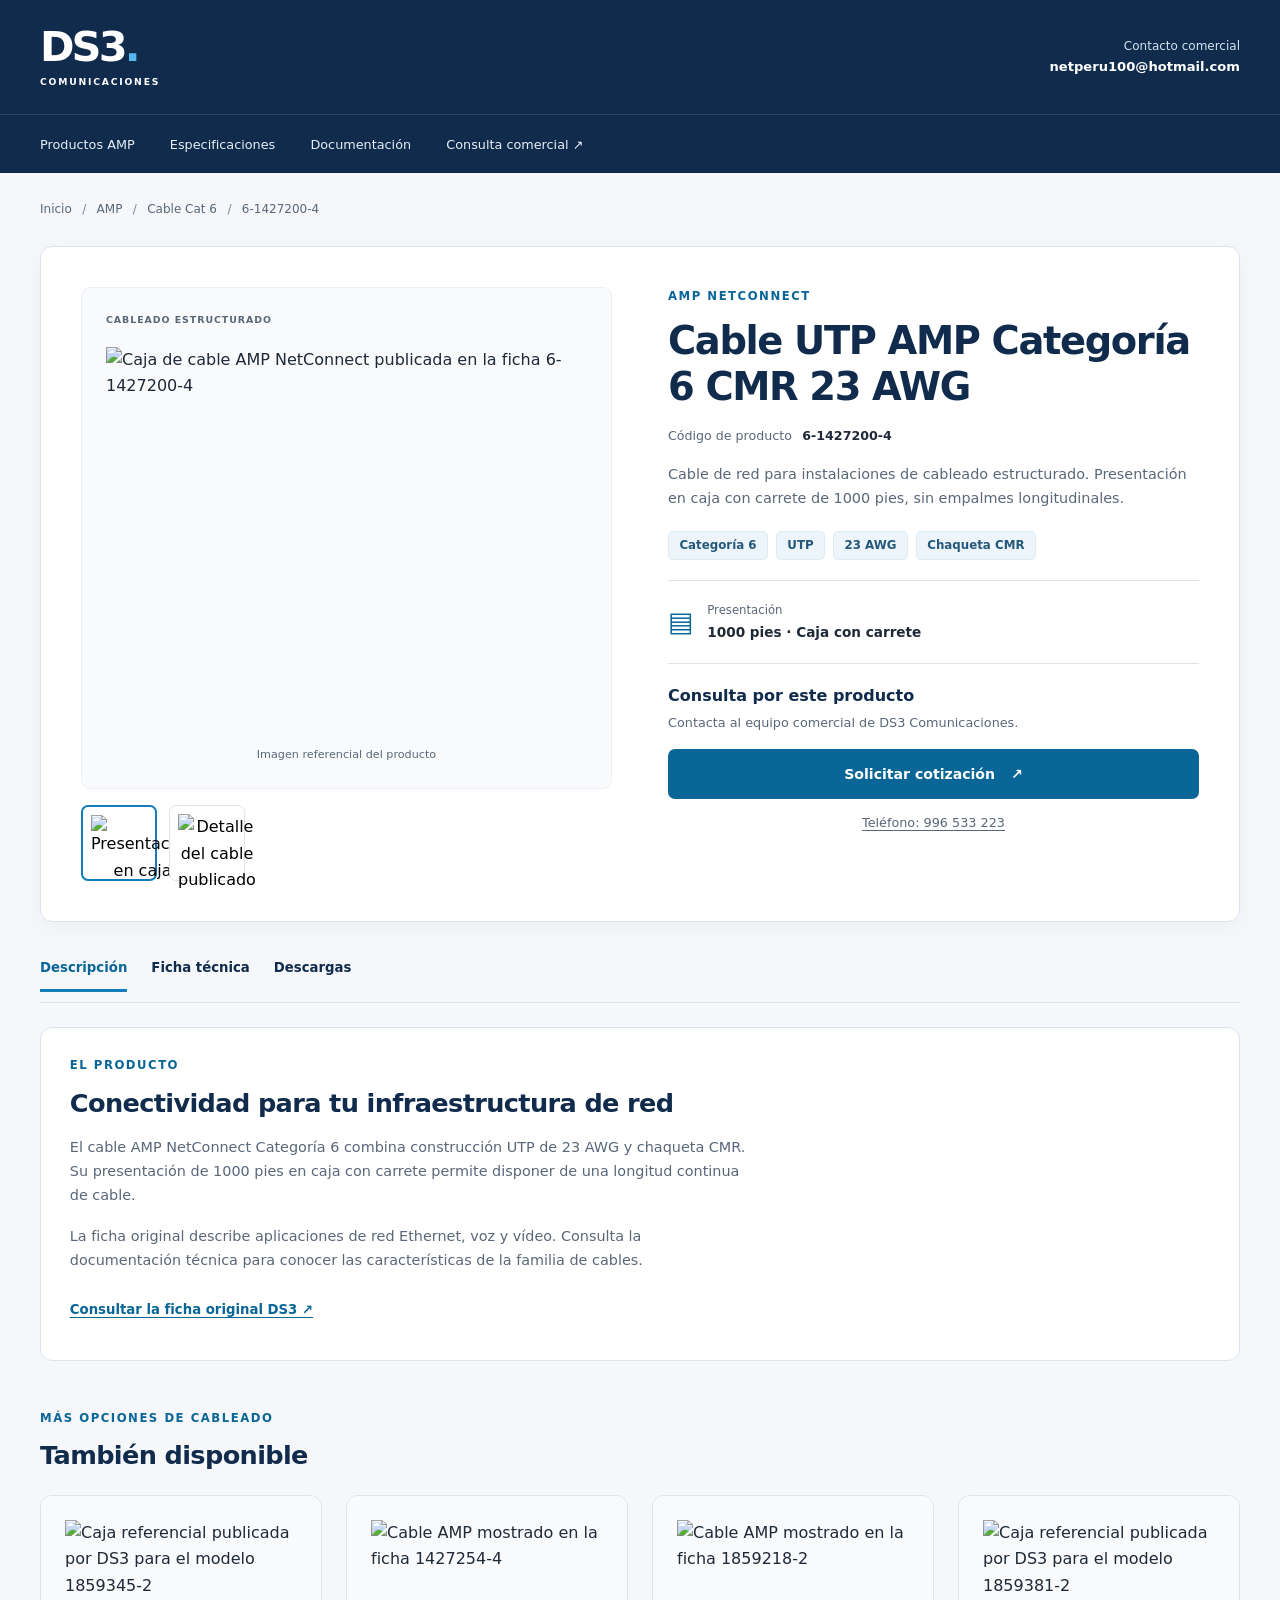
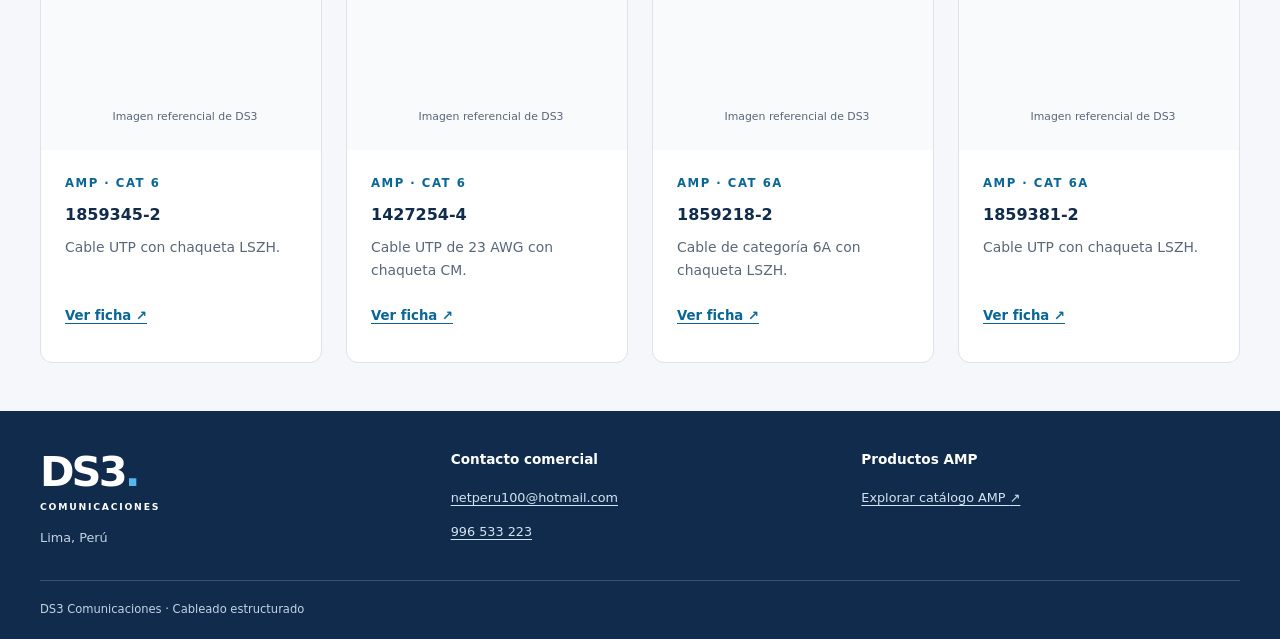
==== 6-1427200-4.html @ d85d3bc3 "feat: implement responsive AMP product page" ====
<!DOCTYPE html>
<html lang="es">
<head>
  <meta charset="UTF-8">
  <meta name="viewport" content="width=device-width, initial-scale=1">
  <title>Cable UTP AMP Cat 6 CMR 23 AWG · 6-1427200-4 | DS3 Comunicaciones</title>
  <meta name="description" content="Cable UTP AMP NetConnect Categoría 6, 23 AWG y chaqueta CMR. Modelo 6-1427200-4, presentación de 1000 pies. Consulta técnica y comercial con DS3 Comunicaciones.">
  <link rel="preconnect" href="https://www.ds3comunicaciones.com">
  <link rel="stylesheet" href="css/amp-product.css">
  <script src="js/amp-product.js" defer></script>
  <script type="application/ld+json">
  {
    "@context": "https://schema.org",
    "@type": "Product",
    "name": "Cable UTP AMP Categoría 6 CMR 23 AWG",
    "description": "Cable UTP AMP NetConnect Categoría 6, 23 AWG y chaqueta CMR, en caja con carrete de 1000 pies.",
    "mpn": "6-1427200-4",
    "model": "6-1427200-4",
    "brand": { "@type": "Brand", "name": "AMP NetConnect" },
    "category": "Cable de red UTP Categoría 6",
    "image": [
      "https://www.ds3comunicaciones.com/AMP/images/Caja.jpg",
      "https://www.ds3comunicaciones.com/AMP/images/6-1427200-4-1.jpg"
    ],
    "additionalProperty": [
      { "@type": "PropertyValue", "name": "Calibre", "value": "23 AWG" },
      { "@type": "PropertyValue", "name": "Chaqueta", "value": "CMR" },
      { "@type": "PropertyValue", "name": "Presentación", "value": "1000 pies, caja con carrete" }
    ]
  }
  </script>
</head>
<body>
  <a class="skip-link" href="#contenido">Saltar al contenido</a>
  <header class="site-header">
    <div class="container header-main">
      <a class="brand" href="https://www.ds3comunicaciones.com/" aria-label="DS3 Comunicaciones, inicio">
        <span class="brand-mark">DS3<span aria-hidden="true">.</span></span>
        <span class="brand-name">COMUNICACIONES</span>
      </a>
      <a class="header-contact" href="mailto:netperu100@hotmail.com"><span>Contacto comercial</span><strong>netperu100@hotmail.com</strong></a>
      <!-- Sin JavaScript la navegación permanece visible. -->
      <button class="menu-toggle" type="button" hidden aria-expanded="false" aria-label="Abrir menú" aria-controls="navegacion-principal"><span aria-hidden="true">☰</span></button>
    </div>
    <div class="header-nav">
      <nav class="container nav-links" id="navegacion-principal" aria-label="Navegación principal">
        <a href="https://www.ds3comunicaciones.com/AMP/index.html">Productos AMP</a>
        <a href="#especificaciones">Especificaciones</a>
        <a href="#documentacion">Documentación</a>
        <a href="#consulta">Consulta comercial <span aria-hidden="true">↗</span></a>
      </nav>
    </div>
  </header>

  <main id="contenido" tabindex="-1">
    <div class="container">
      <nav class="breadcrumbs" aria-label="Ruta de navegación">
        <ol>
          <li><a href="https://www.ds3comunicaciones.com/">Inicio</a></li>
          <li><a href="https://www.ds3comunicaciones.com/AMP/index.html">AMP</a></li>
          <li><a href="https://www.ds3comunicaciones.com/AMP/index.html#cablecat6">Cable Cat 6</a></li>
          <li aria-current="page">6-1427200-4</li>
        </ol>
      </nav>

      <article class="product" aria-labelledby="producto-titulo">
        <div class="product-gallery">
          <!-- Imágenes publicadas en la ficha original de DS3. Las miniaturas seleccionan la vista principal sin abrir otra página. -->
          <figure class="product-image">
            <span class="image-label">CABLEADO ESTRUCTURADO</span>
            <img id="product-main-image" src="https://www.ds3comunicaciones.com/AMP/images/Caja.jpg" alt="Caja de cable AMP NetConnect publicada en la ficha 6-1427200-4" width="440" height="440" fetchpriority="high">
            <figcaption>Imagen referencial del producto</figcaption>
          </figure>
          <div class="gallery-thumbnails" role="group" aria-label="Vistas del producto">
            <button type="button" class="gallery-thumbnail gallery-thumbnail--current" aria-label="Mostrar presentación en caja" aria-controls="product-main-image" aria-pressed="true"><img src="https://www.ds3comunicaciones.com/AMP/images/Caja.jpg" alt="Presentación en caja" width="76" height="76" loading="lazy" decoding="async"></button>
            <button type="button" class="gallery-thumbnail" aria-label="Mostrar detalle del cable" aria-controls="product-main-image" aria-pressed="false"><img src="https://www.ds3comunicaciones.com/AMP/images/6-1427200-4-1.jpg" alt="Detalle del cable publicado por DS3" width="76" height="76" loading="lazy" decoding="async"></button>
          </div>
        </div>

        <div class="product-summary">
          <p class="eyebrow">AMP NETCONNECT</p>
          <h1 id="producto-titulo">Cable UTP AMP Categoría 6 CMR 23 AWG</h1>
          <p class="product-code">Código de producto <strong>6-1427200-4</strong></p>
          <p class="product-intro">Cable de red para instalaciones de cableado estructurado. Presentación en caja con carrete de 1000 pies, sin empalmes longitudinales.</p>
          <ul class="feature-tags" aria-label="Características principales">
            <li>Categoría 6</li><li>UTP</li><li>23 AWG</li><li>Chaqueta CMR</li>
          </ul>
          <div class="packaging"><span class="packaging-icon" aria-hidden="true">▤</span><div><span>Presentación</span><strong>1000 pies · Caja con carrete</strong></div></div>
          <section class="commercial-card" id="consulta" aria-labelledby="consulta-titulo">
            <h2 id="consulta-titulo">Consulta por este producto</h2>
            <p>Contacta al equipo comercial de DS3 Comunicaciones.</p>
            <a class="button button-primary" href="mailto:netperu100@hotmail.com?subject=Consulta%20AMP%206-1427200-4">Solicitar cotización <span aria-hidden="true">↗</span></a>
            <a class="commercial-phone" href="tel:+51996533223">Teléfono: 996 533 223</a>
          </section>
        </div>
      </article>

      <div role="navigation" class="section-navigation" aria-label="Información del producto"><a href="#descripcion">Descripción</a><a href="#especificaciones">Ficha técnica</a><a href="#documentacion">Descargas</a></div>

      <div class="details-grid">
        <section class="content-card description" id="descripcion" aria-labelledby="descripcion-titulo">
          <p class="eyebrow">EL PRODUCTO</p>
          <h2 id="descripcion-titulo">Conectividad para tu infraestructura de red</h2>
          <p>El cable AMP NetConnect Categoría 6 combina construcción UTP de 23 AWG y chaqueta CMR. Su presentación de 1000 pies en caja con carrete permite disponer de una longitud continua de cable.</p>
          <p>La ficha original describe aplicaciones de red Ethernet, voz y vídeo. Consulta la documentación técnica para conocer las características de la familia de cables.</p>
          <a class="text-link" href="https://www.ds3comunicaciones.com/AMP/6-1427200-4.html">Consultar la ficha original DS3 <span aria-hidden="true">↗</span></a>
        </section>

        <section class="content-card specifications" id="especificaciones" aria-labelledby="especificaciones-titulo">
          <p class="eyebrow">DETALLE DEL PRODUCTO</p>
          <h2 id="especificaciones-titulo">Especificaciones técnicas</h2>
          <table>
            <caption class="visually-hidden">Especificaciones del cable AMP 6-1427200-4</caption>
            <tbody>
              <tr><th scope="row">Marca</th><td>AMP NetConnect</td></tr>
              <tr><th scope="row">Modelo</th><td>6-1427200-4</td></tr>
              <tr><th scope="row">Categoría</th><td>6</td></tr>
              <tr><th scope="row">Tipo de cable</th><td>UTP</td></tr>
              <tr><th scope="row">Calibre</th><td>23 AWG</td></tr>
              <tr><th scope="row">Chaqueta</th><td>CMR</td></tr>
              <tr><th scope="row">Presentación</th><td>1000 pies, caja con carrete</td></tr>
            </tbody>
          </table>
        </section>
      </div>

      <section class="content-card documents" id="documentacion" aria-labelledby="documentacion-titulo">
        <div><p class="eyebrow">RECURSOS</p><h2 id="documentacion-titulo">Documentación y descargas</h2><p>Información técnica publicada por DS3 Comunicaciones.</p></div>
        <a class="document-link" href="https://www.ds3comunicaciones.com/AMP/files/6-1427200-4-DS.pdf"><span class="pdf-icon" aria-hidden="true">PDF</span><span><strong>Abrir ficha técnica AMP NetConnect (PDF)</strong><span>Cable UTP Categoría 6 · X-1427200-X</span></span><span class="document-arrow" aria-hidden="true">↗</span></a>
      </section>

<section class="related-products" aria-labelledby="relacionados-titulo"><p class="eyebrow">MÁS OPCIONES DE CABLEADO</p><h2 id="relacionados-titulo">También disponible</h2><div class="related-grid"><article class="related-card">
  <figure class="related-card-image"><img src="https://www.ds3comunicaciones.com/AMP/images/Caja.jpg" alt="Caja referencial publicada por DS3 para el modelo 1859345-2" width="240" height="180" loading="lazy" decoding="async"><figcaption>Imagen referencial de DS3</figcaption></figure>
  <div class="related-card-content"><p class="eyebrow">AMP · CAT 6</p><h3>1859345-2</h3><p>Cable UTP con chaqueta LSZH.</p><a class="text-link" href="https://www.ds3comunicaciones.com/AMP/1859345-2.html">Ver ficha <span class="visually-hidden">del modelo 1859345-2</span><span aria-hidden="true"> ↗</span></a></div>
</article><article class="related-card">
  <figure class="related-card-image"><img src="https://www.ds3comunicaciones.com/AMP/images/1427254-4-1.jpg" alt="Cable AMP mostrado en la ficha 1427254-4" width="240" height="180" loading="lazy" decoding="async"><figcaption>Imagen referencial de DS3</figcaption></figure>
  <div class="related-card-content"><p class="eyebrow">AMP · CAT 6</p><h3>1427254-4</h3><p>Cable UTP de 23 AWG con chaqueta CM.</p><a class="text-link" href="https://www.ds3comunicaciones.com/AMP/1427254-4.html">Ver ficha <span class="visually-hidden">del modelo 1427254-4</span><span aria-hidden="true"> ↗</span></a></div>
</article><article class="related-card">
  <figure class="related-card-image"><img src="https://www.ds3comunicaciones.com/AMP/images/1859218-2.jpg" alt="Cable AMP mostrado en la ficha 1859218-2" width="240" height="180" loading="lazy" decoding="async"><figcaption>Imagen referencial de DS3</figcaption></figure>
  <div class="related-card-content"><p class="eyebrow">AMP · CAT 6A</p><h3>1859218-2</h3><p>Cable de categoría 6A con chaqueta LSZH.</p><a class="text-link" href="https://www.ds3comunicaciones.com/AMP/1859218-2.html">Ver ficha <span class="visually-hidden">del modelo 1859218-2</span><span aria-hidden="true"> ↗</span></a></div>
</article><article class="related-card">
  <figure class="related-card-image"><img src="https://www.ds3comunicaciones.com/AMP/images/Caja.jpg" alt="Caja referencial publicada por DS3 para el modelo 1859381-2" width="240" height="180" loading="lazy" decoding="async"><figcaption>Imagen referencial de DS3</figcaption></figure>
  <div class="related-card-content"><p class="eyebrow">AMP · CAT 6A</p><h3>1859381-2</h3><p>Cable UTP con chaqueta LSZH.</p><a class="text-link" href="https://www.ds3comunicaciones.com/AMP/1859381-2.html">Ver ficha <span class="visually-hidden">del modelo 1859381-2</span><span aria-hidden="true"> ↗</span></a></div>
</article></div></section>
    </div>
  </main>

  <!-- Contactos verificados en /AMP/cabecera.html, incluido en la ficha original. -->
  <footer class="site-footer">
    <div class="container footer-grid">
      <div><a class="brand" href="https://www.ds3comunicaciones.com/"><span class="brand-mark">DS3<span aria-hidden="true">.</span></span><span class="brand-name">COMUNICACIONES</span></a><p>Lima, Perú</p></div>
      <div><h2>Contacto comercial</h2><address><a href="mailto:netperu100@hotmail.com">netperu100@hotmail.com</a><a href="tel:+51996533223">996 533 223</a></address></div>
      <div><h2>Productos AMP</h2><a href="https://www.ds3comunicaciones.com/AMP/index.html">Explorar catálogo AMP <span aria-hidden="true">↗</span></a></div>
    </div>
    <div class="container footer-bottom">DS3 Comunicaciones · Cableado estructurado</div>
  </footer>
</body>
</html>
---- css/amp-product.css ----
/* Base y variables compartidas para futuras fichas AMP. */
:root {
  --navy: #102b4c;
  --blue: #137dbb;
  --blue-dark: #096697;
  --background: #f5f7fa;
  --surface: #fff;
  --text: #1f2937;
  --muted: #596779;
  --border: #dce3eb;
  --soft-blue: #edf5fa;
  --space-1: .5rem;
  --space-2: 1rem;
  --space-3: 1.5rem;
  --space-4: 2rem;
  --space-5: 3rem;
  --radius: 12px;
  --shadow: 0 6px 24px rgb(16 43 76 / 4%);
}
*, *::before, *::after { box-sizing: border-box; }
html { scroll-padding-top: 1.5rem; }
body { margin: 0; font-family: system-ui, -apple-system, BlinkMacSystemFont, "Segoe UI", sans-serif; color: var(--text); background: var(--background); line-height: 1.65; }
[hidden] { display: none !important; }
img { display: block; max-width: 100%; height: auto; }
a { color: var(--blue-dark); text-underline-offset: .22em; }
a:hover { text-decoration: underline; }
a:focus-visible, button:focus-visible { outline: 3px solid var(--blue); outline-offset: 5px; border-radius: 3px; }
button { font: inherit; }
h1, h2, h3, p, figure { margin: 0; }
h1, h2, h3 { color: var(--navy); line-height: 1.2; }
h1 { font-size: clamp(1.75rem, 3vw, 2.65rem); font-weight: 750; letter-spacing: -.035em; }
h2 { font-size: clamp(1.3rem, 2vw, 1.65rem); letter-spacing: -.025em; }
p { overflow-wrap: break-word; }
.container { width: min(100% - 2rem, 1200px); margin-inline: auto; }
.visually-hidden { position: absolute; width: 1px; height: 1px; padding: 0; margin: -1px; overflow: hidden; clip-path: inset(50%); white-space: nowrap; border: 0; }
.skip-link { position: absolute; top: -100px; left: 1rem; z-index: 10; padding: .75rem 1rem; background: white; color: var(--navy); }
.skip-link:focus { top: 1rem; }
.eyebrow { margin-bottom: .75rem; color: var(--blue-dark); font-size: .73rem; font-weight: 750; letter-spacing: .13em; }
/* Cabecera: los enlaces permanecen accesibles sin JavaScript. */
.site-header { background: var(--navy); color: white; }
.header-main { display: flex; align-items: center; justify-content: space-between; gap: 1rem; padding-block: 1.25rem; flex-wrap: wrap; }
.brand { display: inline-flex; flex-direction: column; color: white; text-decoration: none; width: fit-content; }
.brand:hover { text-decoration: none; }
.brand-mark { font-size: 2.6rem; line-height: 1; font-weight: 850; letter-spacing: -.07em; }
.brand-mark > span { color: #54b8ee; }
.brand-name { font-size: .58rem; font-weight: 650; letter-spacing: .19em; margin-top: .4rem; }
.header-contact { display: flex; flex-direction: column; font-size: .75rem; color: #d4e3f1; text-decoration: none; order: 3; flex-basis: 100%; overflow-wrap: anywhere; }
.header-contact strong { color: white; font-weight: 550; font-size: .82rem; }
.menu-toggle { display: grid; place-items: center; width: 44px; height: 44px; border: 1px solid #60748b; border-radius: 7px; color: #b1c1d2; background: transparent; font-size: 1.4rem; }
.header-nav { border-top: 1px solid rgb(255 255 255 / 13%); }
.nav-links { display: flex; flex-wrap: wrap; column-gap: 1.3rem; padding-block: .45rem; }
.nav-links a { padding-block: .7rem; color: #e8eff6; font-size: .8rem; text-decoration: none; }
.nav-links a:hover { color: white; text-decoration: underline; }
.site-header a:focus-visible, .site-footer a:focus-visible { outline-color: #72caff; }
/* Produit et galerie statique. */
.breadcrumbs { padding-block: 1.3rem; font-size: .75rem; color: var(--muted); }
.breadcrumbs ol { display: flex; flex-wrap: wrap; gap: .4rem .65rem; list-style: none; padding: 0; margin: 0; }
.breadcrumbs li + li::before { content: "/"; margin-right: .65rem; color: #7c8794; }
.breadcrumbs a { color: var(--muted); text-decoration: none; }
.breadcrumbs a:hover { text-decoration: underline; }
.product { display: grid; gap: 2rem; background: white; border: 1px solid var(--border); border-radius: var(--radius); padding: 1.1rem; box-shadow: var(--shadow); }
.product > *, .details-grid > *, .documents > *, .footer-grid > * { min-width: 0; }
.product-image { display: flex; flex-direction: column; align-items: center; background: #f8fafc; border: 1px solid #edf0f4; border-radius: 9px; padding: 1rem; }
.image-label { align-self: flex-start; font-size: .59rem; letter-spacing: .1em; font-weight: 700; color: var(--muted); }
.product-image > img { width: 100%; height: clamp(220px, 40vw, 370px); object-fit: contain; margin-block: 1.2rem; mix-blend-mode: multiply; }
.product-image figcaption { font-size: .7rem; color: var(--muted); text-align: center; }
.gallery-thumbnails { display: flex; gap: .75rem; margin-top: 1rem; }
.gallery-thumbnail { display: grid; place-items: center; width: 76px; height: 76px; border: 1px solid var(--border); border-radius: 7px; padding: .5rem; background: white; }
.gallery-thumbnail--current { border: 2px solid var(--blue); }
.gallery-thumbnail img { width: 100%; height: 100%; object-fit: contain; }
.product-code { display: flex; flex-wrap: wrap; gap: .2rem .65rem; font-size: .79rem; color: var(--muted); margin-block: 1rem; }
.product-code strong { color: var(--text); font-weight: 650; }
.product-intro { font-size: .9rem; color: var(--muted); }
.feature-tags { display: flex; flex-wrap: wrap; gap: .5rem; padding: 0; margin: 1.25rem 0; list-style: none; }
.feature-tags li { padding: .25rem .65rem; background: var(--soft-blue); color: #25587a; border: 1px solid #dcebf4; border-radius: 5px; font-size: .74rem; font-weight: 600; }
.packaging { display: flex; align-items: center; gap: .85rem; padding-block: 1.15rem; border-block: 1px solid var(--border); }
.packaging-icon { color: var(--blue-dark); font-size: 1.7rem; }
.packaging div { display: flex; flex-direction: column; }
.packaging div > span { color: var(--muted); font-size: .73rem; }
.packaging strong { font-size: .85rem; font-weight: 650; }
.commercial-card { margin-top: 1.4rem; }
.commercial-card h2 { font-size: 1rem; letter-spacing: 0; }
.commercial-card p { font-size: .8rem; color: var(--muted); margin-block: .4rem 1rem; }
.button { display: flex; align-items: center; justify-content: center; gap: 1rem; padding: .85rem 1.25rem; min-height: 48px; border-radius: 7px; text-decoration: none; font-weight: 650; font-size: .88rem; }
.button-primary { color: white; background: var(--blue-dark); }
.button-primary:hover { background: var(--navy); text-decoration: none; }
.commercial-phone { display: block; width: fit-content; margin: .8rem auto 0; font-size: .8rem; color: var(--muted); }
/* Secciones y tabla. */
.section-navigation { display: flex; flex-wrap: wrap; gap: .25rem 1.5rem; margin-block: 1.5rem; padding-bottom: .6rem; border-bottom: 1px solid var(--border); }
.section-navigation a { display: block; padding-block: .65rem; text-decoration: none; color: var(--navy); font-size: .83rem; font-weight: 650; }
.section-navigation a:hover { text-decoration: underline; }
.details-grid { display: grid; gap: var(--space-3); }
.content-card { border: 1px solid var(--border); border-radius: var(--radius); padding: 1.2rem; background: var(--surface); }
.description p:not(.eyebrow) { color: var(--muted); font-size: .9rem; margin-top: 1.1rem; }
.text-link { display: inline-block; padding-block: .65rem; margin-top: 1rem; font-size: .83rem; font-weight: 650; }
table { width: 100%; border-collapse: collapse; table-layout: fixed; margin-top: 1.25rem; font-size: .8rem; }
th, td { padding: .8rem .6rem; text-align: left; vertical-align: top; overflow-wrap: anywhere; border-bottom: 1px solid var(--border); }
th { width: 46%; font-weight: 550; color: var(--muted); }
td { color: var(--navy); }
tr:nth-child(odd) { background: #f7f9fc; }
tr:last-child th, tr:last-child td { border-bottom: 0; }
.documents { display: grid; gap: 1.4rem; margin-block: 1.5rem 3rem; }
.documents p:not(.eyebrow) { color: var(--muted); font-size: .84rem; margin-top: .6rem; }
.document-link { display: flex; align-items: center; gap: .85rem; color: var(--navy); text-decoration: none; padding: 1rem; border: 1px solid var(--border); border-radius: 8px; }
.document-link:hover { border-color: var(--blue); background: var(--soft-blue); text-decoration: none; }
.pdf-icon { color: var(--blue-dark); background: var(--soft-blue); font-size: .65rem; font-weight: 800; padding: .8rem .5rem; border-radius: 5px; }
.document-link > span:nth-child(2) { min-width: 0; }
.document-link strong { display: block; font-size: .82rem; }
.document-link span span { display: block; margin-top: .25rem; font-size: .7rem; color: var(--muted); }
.document-arrow { margin-left: auto; }
/* Tarjetas preparadas para contenido verificado en la fase 4. */
.related-products { margin-block: var(--space-5); }
.related-grid { display: grid; grid-template-columns: repeat(auto-fit, minmax(min(100%, 240px), 1fr)); gap: var(--space-3); margin-top: var(--space-3); }
.related-card { min-width: 0; background: var(--surface); border: 1px solid var(--border); border-radius: var(--radius); overflow: hidden; }
.related-card-image { display: grid; place-items: center; padding: var(--space-3); background: #f8fafc; }
.related-card-image img { width: 100%; height: 180px; object-fit: contain; }
.related-card-content { padding: var(--space-3); }
.related-card h3 { font-size: 1rem; }
.related-card-specs { font-size: .85rem; overflow-wrap: anywhere; }
/* Footer. */
.site-footer { background: var(--navy); color: #c4d3e3; padding-top: 2.5rem; }
.footer-grid { display: grid; gap: 2rem; padding-bottom: 2rem; }
.footer-grid p { margin-top: .75rem; font-size: .8rem; }
.footer-grid h2 { color: white; font-size: .85rem; letter-spacing: 0; margin-bottom: .8rem; }
.footer-grid address { display: flex; flex-direction: column; align-items: flex-start; font-style: normal; }
.footer-grid a:not(.brand) { display: inline-block; color: #d4e3f1; font-size: .8rem; padding-block: .4rem; overflow-wrap: anywhere; }
.footer-bottom { padding-block: 1.2rem; border-top: 1px solid #3a506b; font-size: .72rem; }
@media (min-width: 375px) { .product { padding: 1.4rem; } }
@media (min-width: 768px) {
  .container { width: min(100% - 3rem, 1200px); }
  .header-contact { order: initial; flex-basis: auto; margin-left: auto; text-align: right; }
  .menu-toggle { display: none; }
  .nav-links { column-gap: 2.2rem; }
  .product { grid-template-columns: minmax(0, 1fr) minmax(0, 1fr); padding: 2rem; gap: 2rem; align-items: start; }
  .content-card { padding: 1.8rem; }
  .footer-grid { grid-template-columns: 1fr 1fr 1fr; }
}
@media (min-width: 1024px) {
  .header-main { padding-block: 1.6rem; }
  .breadcrumbs { padding-block: 1.65rem; }
  .product { gap: 3.5rem; padding: 2.5rem; }
  .product-image { padding: 1.5rem; }
  .product-image > img { height: 380px; }
  .details-grid { grid-template-columns: minmax(0, .9fr) minmax(0, 1.1fr); }
  .documents { grid-template-columns: minmax(0, 1fr) minmax(0, 1fr); align-items: center; }
}
@media (min-width: 1440px) { .product { gap: 4rem; } }
@media print {
  .site-header, .site-footer, .menu-toggle, .section-navigation, .skip-link { display: none; }
  body { background: white; }
  .container { width: 100%; }
  .product, .content-card { box-shadow: none; break-inside: avoid; }
  a { color: var(--text); }
}

/* Galería y pestañas accesibles. */
button.gallery-thumbnail { cursor: pointer; }
button.gallery-thumbnail:hover { border-color: var(--blue); }
.product-tabs-ready .details-grid { grid-template-columns: minmax(0, 1fr); margin-bottom: 3rem; }
.section-navigation [role="tab"] { border-bottom: 3px solid transparent; }
.section-navigation [role="tab"][aria-selected="true"] { color: var(--blue-dark); border-bottom-color: var(--blue); }
[role="tabpanel"]:focus-visible { outline: 3px solid var(--blue); outline-offset: 4px; }
@media print {
  .product-tabs-ready .details-grid[hidden], .product-tabs-ready [role="tabpanel"][hidden] { display: block !important; }
}

/* Refinamiento móvil y catálogo relacionado. */
.menu-toggle { cursor: pointer; color: white; }
.menu-toggle:hover { background: #254365; }
.site-header .menu-toggle:focus-visible { outline-color: #72caff; }
.related-card { display: flex; flex-direction: column; }
.related-card-image figcaption { margin-top: .5rem; font-size: .68rem; color: var(--muted); }
.related-card-content { display: flex; flex-direction: column; flex: 1; }
.related-card-content > p:not(.eyebrow) { margin-block: .75rem; font-size: .87rem; color: var(--muted); }
.related-card-content .text-link { margin-top: auto; min-height: 44px; }
.related-card h3 { overflow-wrap: anywhere; }
.section-navigation a { min-height: 44px; }
@media (max-width: 767px) {
  .header-main { padding-block: .85rem; gap: .65rem 1rem; }
  .brand-mark { font-size: 2.1rem; }
  .header-contact { line-height: 1.5; }
  .header-contact > span { display: none; }
  .nav-links { flex-direction: column; padding-block: .5rem; }
  .nav-links a { min-height: 44px; padding: .7rem .5rem; }
  .section-navigation { display: grid; grid-template-columns: repeat(3, minmax(0, 1fr)); gap: .25rem; }
  .section-navigation a { text-align: center; font-size: .78rem; padding-inline: .15rem; }
  .commercial-phone { padding-block: .6rem; min-height: 44px; }
  .breadcrumbs { padding-block: 1rem; }
}
@media (min-width: 600px) and (max-width: 1100px) {
  .related-grid { grid-template-columns: repeat(2, minmax(0, 1fr)); }
}

/* Auditoría: foco de anclas, lectura y tarjetas compactas en móvil. */
#contenido:focus { outline: none; }
.commercial-card:focus-visible { outline: 3px solid var(--blue); outline-offset: 5px; }
.description > p:not(.eyebrow) { max-width: 75ch; }
@media (max-width: 767px) {
  .header-main { padding-block: .7rem; gap: .4rem 1rem; }
  .header-contact strong { font-size: .78rem; }
  .related-grid { gap: 1rem; }
  .related-card { display: grid; grid-template-columns: 88px minmax(0, 1fr); align-items: stretch; }
  .related-card-image { padding: .6rem; align-content: center; }
  .related-card-image img { height: 88px; }
  .related-card-image figcaption { font-size: .6rem; line-height: 1.4; }
  .related-card-content { padding: 1rem .8rem; }
  .related-card-content .eyebrow { font-size: .65rem; margin-bottom: .5rem; }
  .related-card-content > p:not(.eyebrow) { font-size: .8rem; margin-block: .5rem; }
  .related-card-content .text-link { font-size: .8rem; }
  .related-card h3 { font-size: .95rem; }
}
@media (min-width: 600px) and (max-width: 767px) {
  .related-grid { grid-template-columns: minmax(0, 1fr); }
  .related-card { grid-template-columns: 120px minmax(0, 1fr); }
}
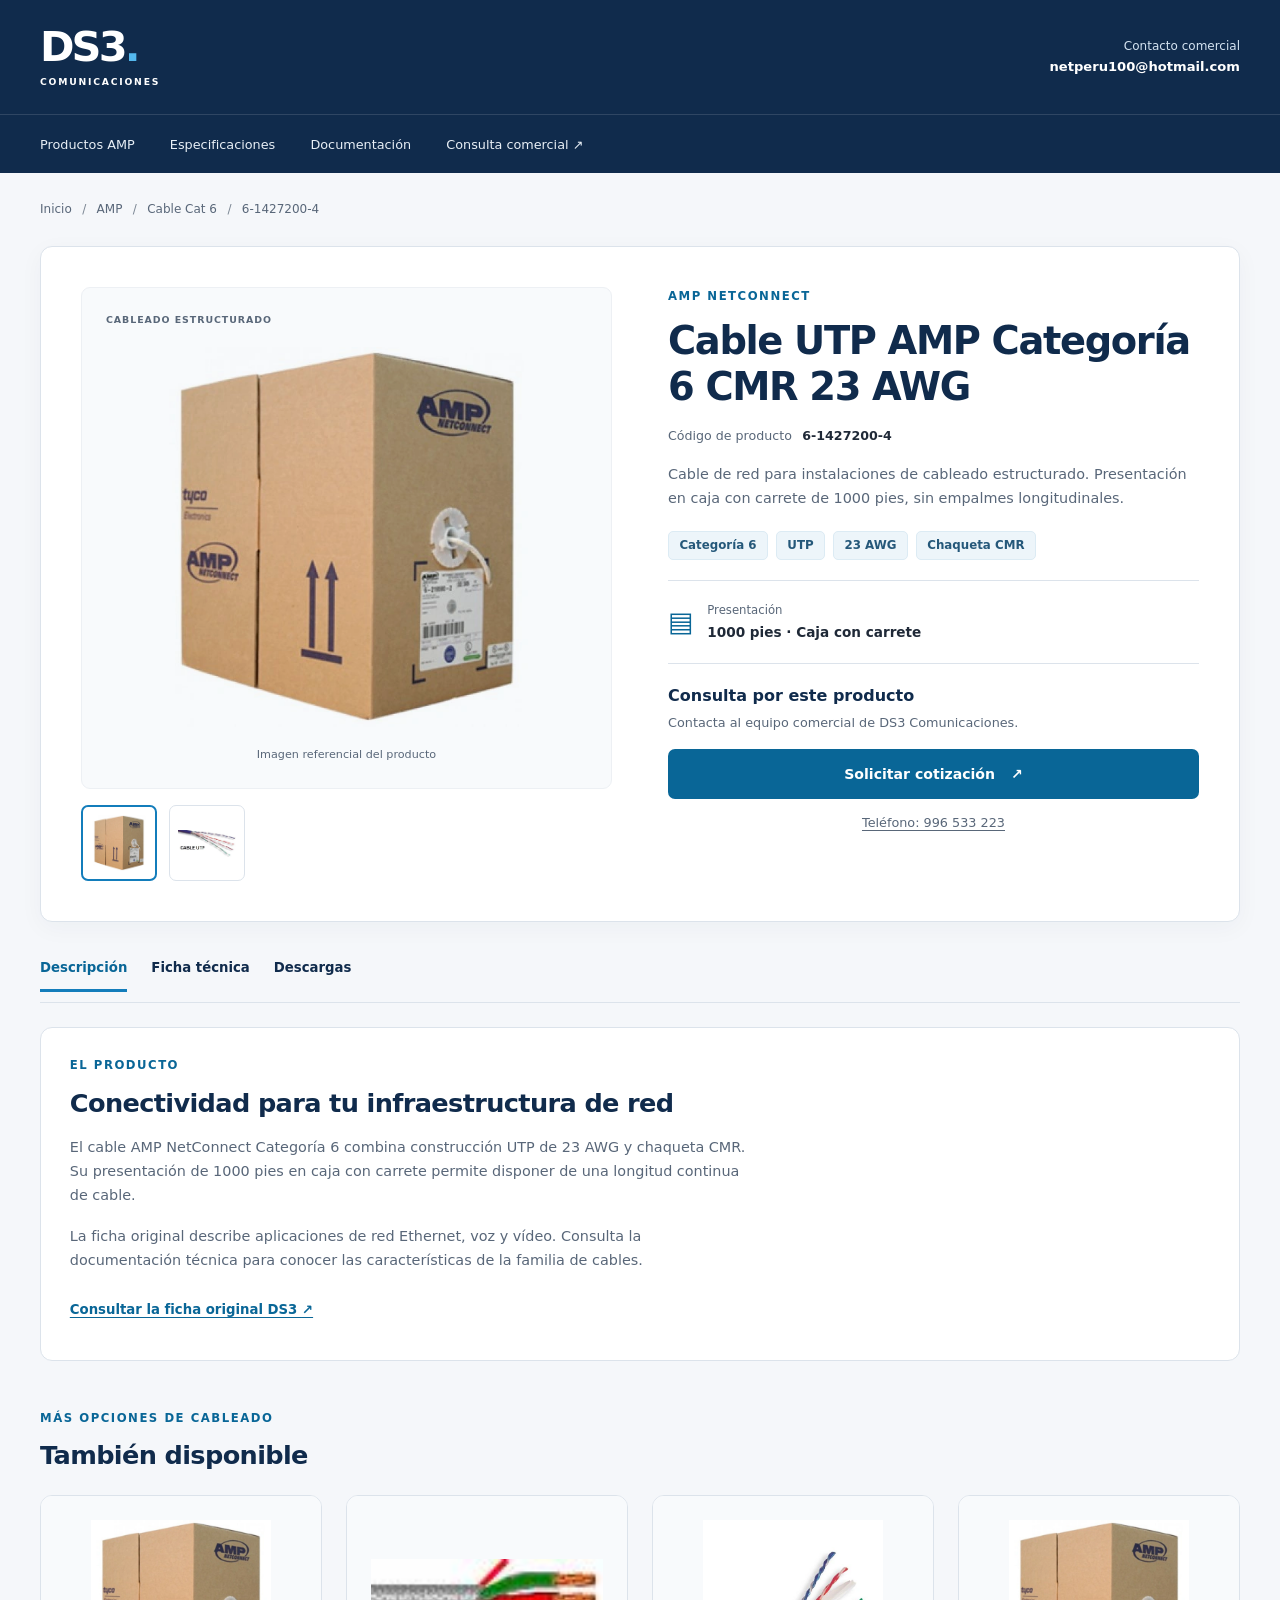
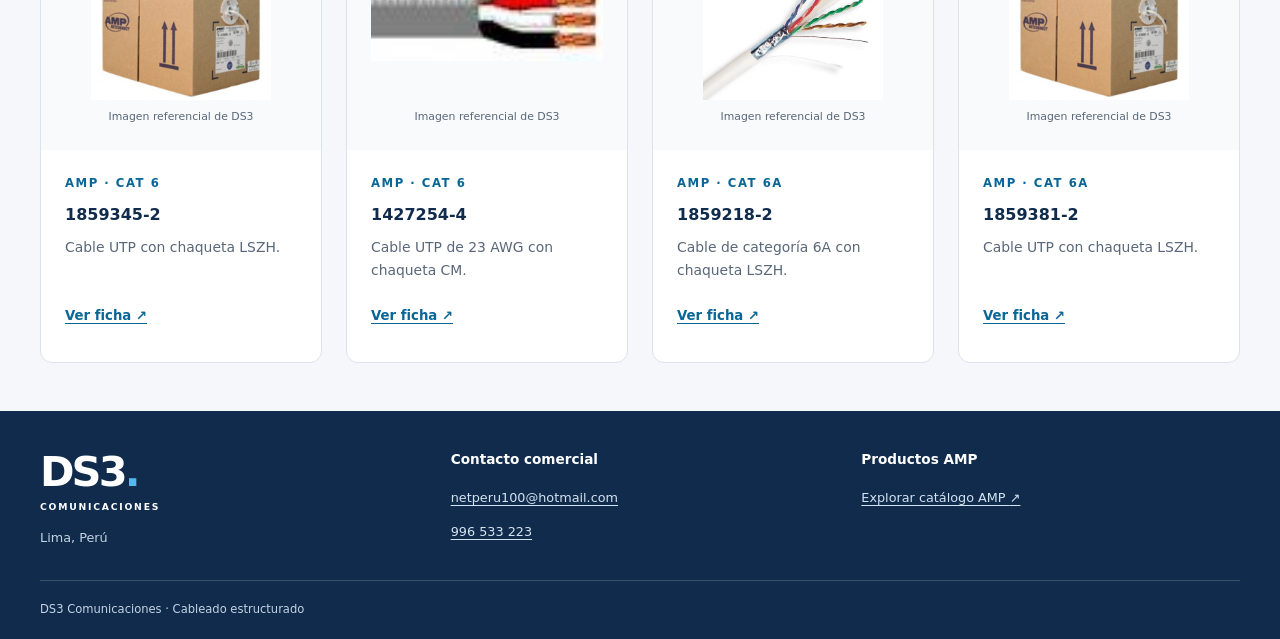
==== commit 196aa556: "perf(amp): optimize product images and local assets" ====
--- a/6-1427200-4.html
+++ b/6-1427200-4.html
@@ -5,7 +5,6 @@
   <meta name="viewport" content="width=device-width, initial-scale=1">
   <title>Cable UTP AMP Cat 6 CMR 23 AWG · 6-1427200-4 | DS3 Comunicaciones</title>
   <meta name="description" content="Cable UTP AMP NetConnect Categoría 6, 23 AWG y chaqueta CMR. Modelo 6-1427200-4, presentación de 1000 pies. Consulta técnica y comercial con DS3 Comunicaciones.">
-  <link rel="preconnect" href="https://www.ds3comunicaciones.com">
   <link rel="stylesheet" href="css/amp-product.css">
   <script src="js/amp-product.js" defer></script>
   <script type="application/ld+json">
@@ -68,12 +67,12 @@
           <!-- Imágenes publicadas en la ficha original de DS3. Las miniaturas seleccionan la vista principal sin abrir otra página. -->
           <figure class="product-image">
             <span class="image-label">CABLEADO ESTRUCTURADO</span>
-            <img id="product-main-image" src="https://www.ds3comunicaciones.com/AMP/images/Caja.jpg" alt="Caja de cable AMP NetConnect publicada en la ficha 6-1427200-4" width="440" height="440" fetchpriority="high">
+            <img id="product-main-image" src="assets/images/amp/caja.webp" alt="Caja de cable AMP NetConnect publicada en la ficha 6-1427200-4" width="440" height="440" fetchpriority="high">
             <figcaption>Imagen referencial del producto</figcaption>
           </figure>
           <div class="gallery-thumbnails" role="group" aria-label="Vistas del producto">
-            <button type="button" class="gallery-thumbnail gallery-thumbnail--current" aria-label="Mostrar presentación en caja" aria-controls="product-main-image" aria-pressed="true"><img src="https://www.ds3comunicaciones.com/AMP/images/Caja.jpg" alt="Presentación en caja" width="76" height="76" loading="lazy" decoding="async"></button>
-            <button type="button" class="gallery-thumbnail" aria-label="Mostrar detalle del cable" aria-controls="product-main-image" aria-pressed="false"><img src="https://www.ds3comunicaciones.com/AMP/images/6-1427200-4-1.jpg" alt="Detalle del cable publicado por DS3" width="76" height="76" loading="lazy" decoding="async"></button>
+            <button type="button" class="gallery-thumbnail gallery-thumbnail--current" aria-label="Mostrar presentación en caja" aria-controls="product-main-image" aria-pressed="true"><img src="assets/images/amp/caja.webp" alt="Presentación en caja" width="76" height="76" loading="lazy" decoding="async"></button>
+            <button type="button" class="gallery-thumbnail" aria-label="Mostrar detalle del cable" aria-controls="product-main-image" aria-pressed="false"><img src="assets/images/amp/6-1427200-4-1.webp" alt="Detalle del cable publicado por DS3" width="76" height="76" loading="lazy" decoding="async"></button>
           </div>
         </div>
 
@@ -130,16 +129,16 @@
       </section>
 
 <section class="related-products" aria-labelledby="relacionados-titulo"><p class="eyebrow">MÁS OPCIONES DE CABLEADO</p><h2 id="relacionados-titulo">También disponible</h2><div class="related-grid"><article class="related-card">
-  <figure class="related-card-image"><img src="https://www.ds3comunicaciones.com/AMP/images/Caja.jpg" alt="Caja referencial publicada por DS3 para el modelo 1859345-2" width="240" height="180" loading="lazy" decoding="async"><figcaption>Imagen referencial de DS3</figcaption></figure>
+  <figure class="related-card-image"><img src="assets/images/amp/caja.webp" alt="Caja referencial publicada por DS3 para el modelo 1859345-2" width="240" height="180" loading="lazy" decoding="async"><figcaption>Imagen referencial de DS3</figcaption></figure>
   <div class="related-card-content"><p class="eyebrow">AMP · CAT 6</p><h3>1859345-2</h3><p>Cable UTP con chaqueta LSZH.</p><a class="text-link" href="https://www.ds3comunicaciones.com/AMP/1859345-2.html">Ver ficha <span class="visually-hidden">del modelo 1859345-2</span><span aria-hidden="true"> ↗</span></a></div>
 </article><article class="related-card">
-  <figure class="related-card-image"><img src="https://www.ds3comunicaciones.com/AMP/images/1427254-4-1.jpg" alt="Cable AMP mostrado en la ficha 1427254-4" width="240" height="180" loading="lazy" decoding="async"><figcaption>Imagen referencial de DS3</figcaption></figure>
+  <figure class="related-card-image"><img src="assets/images/amp/1427254-4-1.jpg" alt="Cable AMP mostrado en la ficha 1427254-4" width="240" height="180" loading="lazy" decoding="async"><figcaption>Imagen referencial de DS3</figcaption></figure>
   <div class="related-card-content"><p class="eyebrow">AMP · CAT 6</p><h3>1427254-4</h3><p>Cable UTP de 23 AWG con chaqueta CM.</p><a class="text-link" href="https://www.ds3comunicaciones.com/AMP/1427254-4.html">Ver ficha <span class="visually-hidden">del modelo 1427254-4</span><span aria-hidden="true"> ↗</span></a></div>
 </article><article class="related-card">
-  <figure class="related-card-image"><img src="https://www.ds3comunicaciones.com/AMP/images/1859218-2.jpg" alt="Cable AMP mostrado en la ficha 1859218-2" width="240" height="180" loading="lazy" decoding="async"><figcaption>Imagen referencial de DS3</figcaption></figure>
+  <figure class="related-card-image"><img src="assets/images/amp/1859218-2.webp" alt="Cable AMP mostrado en la ficha 1859218-2" width="240" height="180" loading="lazy" decoding="async"><figcaption>Imagen referencial de DS3</figcaption></figure>
   <div class="related-card-content"><p class="eyebrow">AMP · CAT 6A</p><h3>1859218-2</h3><p>Cable de categoría 6A con chaqueta LSZH.</p><a class="text-link" href="https://www.ds3comunicaciones.com/AMP/1859218-2.html">Ver ficha <span class="visually-hidden">del modelo 1859218-2</span><span aria-hidden="true"> ↗</span></a></div>
 </article><article class="related-card">
-  <figure class="related-card-image"><img src="https://www.ds3comunicaciones.com/AMP/images/Caja.jpg" alt="Caja referencial publicada por DS3 para el modelo 1859381-2" width="240" height="180" loading="lazy" decoding="async"><figcaption>Imagen referencial de DS3</figcaption></figure>
+  <figure class="related-card-image"><img src="assets/images/amp/caja.webp" alt="Caja referencial publicada por DS3 para el modelo 1859381-2" width="240" height="180" loading="lazy" decoding="async"><figcaption>Imagen referencial de DS3</figcaption></figure>
   <div class="related-card-content"><p class="eyebrow">AMP · CAT 6A</p><h3>1859381-2</h3><p>Cable UTP con chaqueta LSZH.</p><a class="text-link" href="https://www.ds3comunicaciones.com/AMP/1859381-2.html">Ver ficha <span class="visually-hidden">del modelo 1859381-2</span><span aria-hidden="true"> ↗</span></a></div>
 </article></div></section>
     </div>
